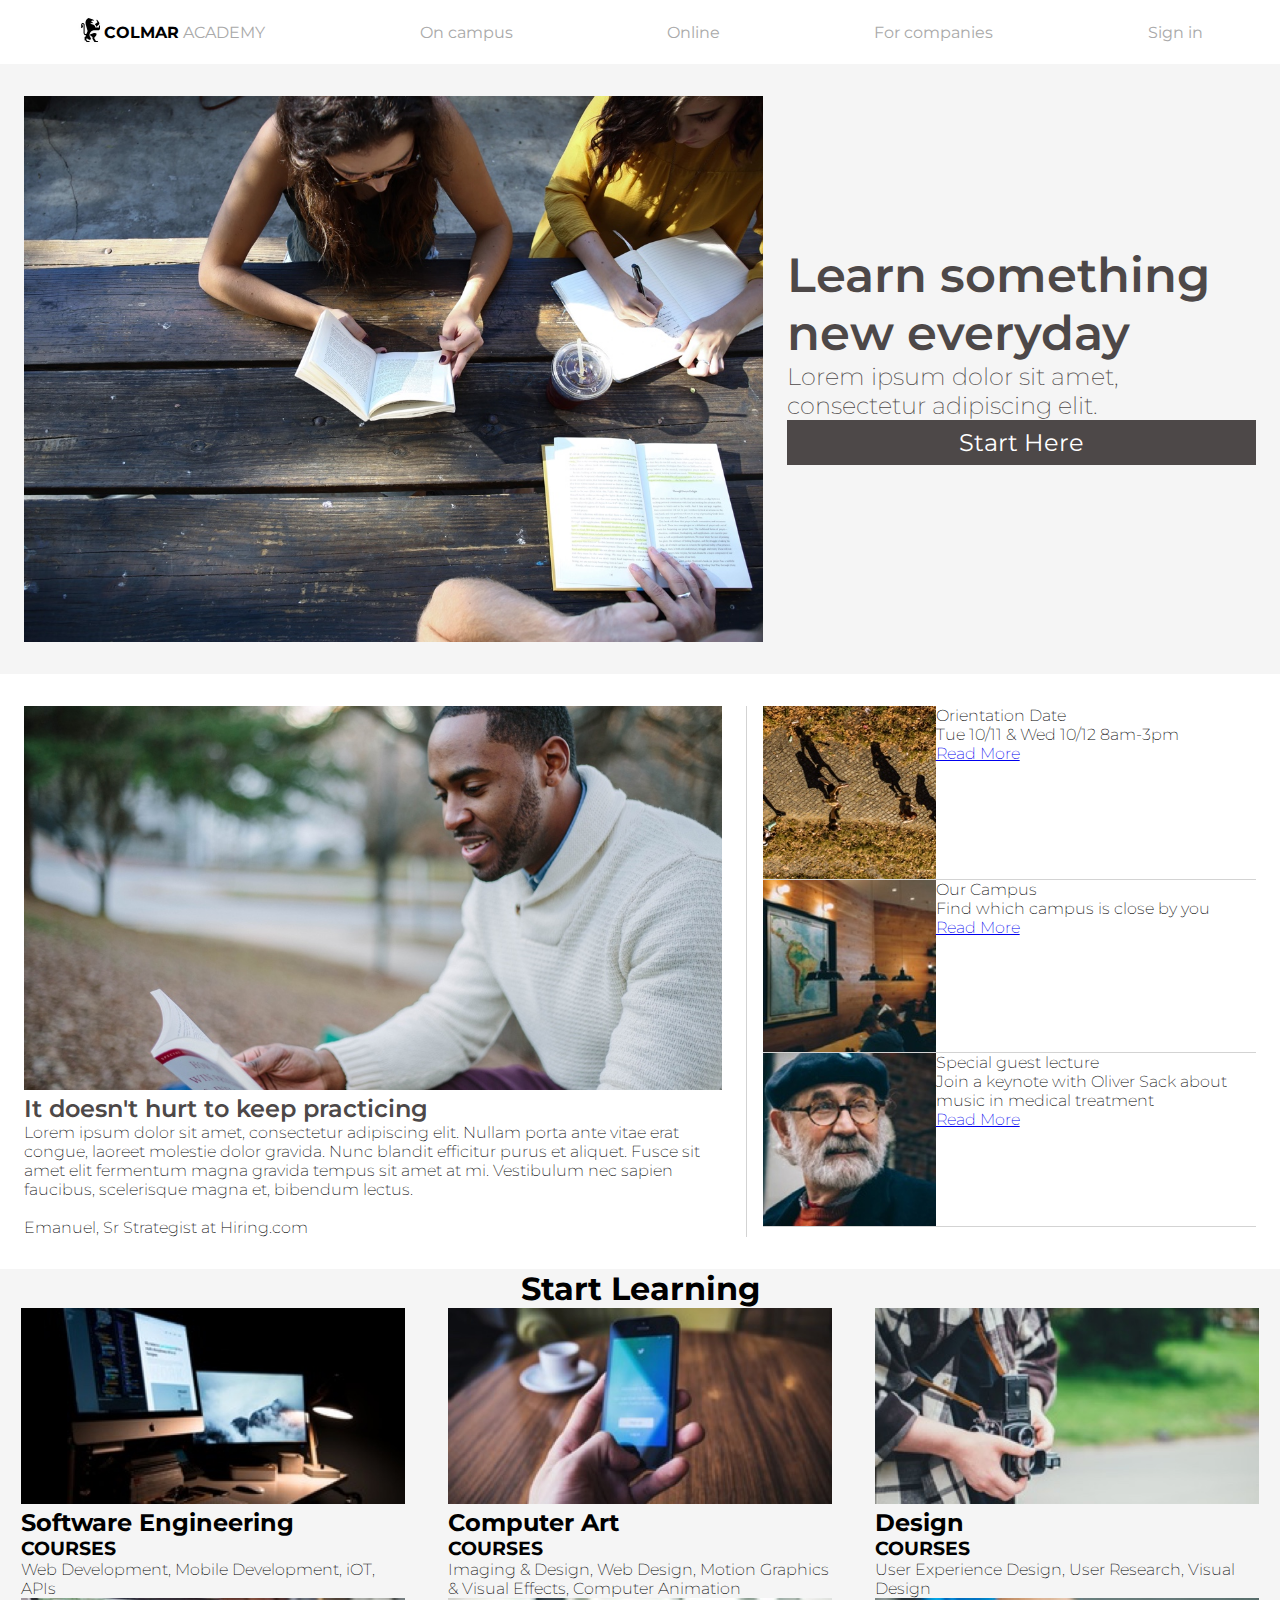
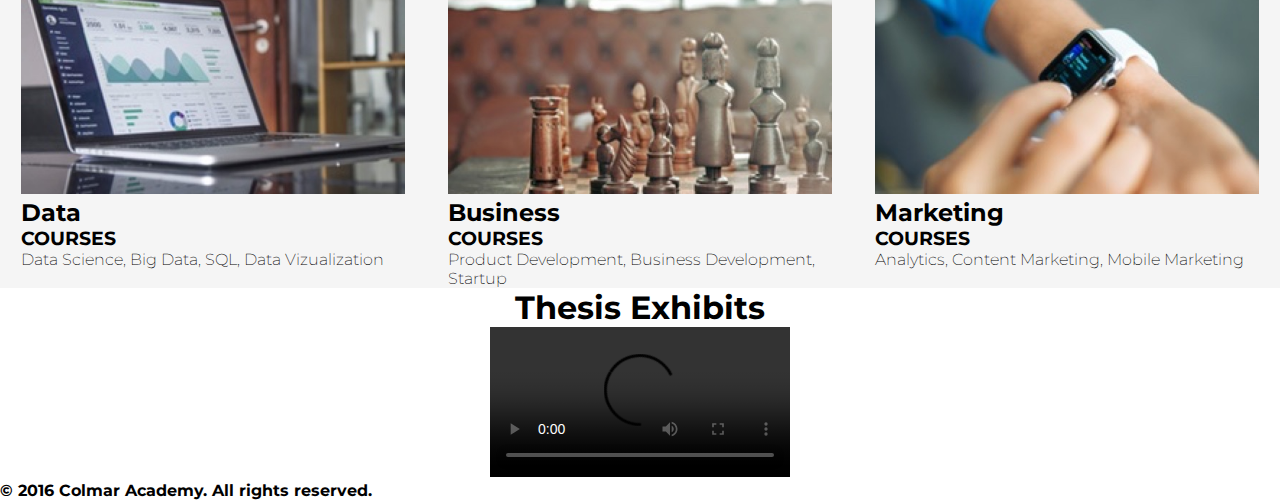
==== index.html @ 00826c7c "first commit" ====
<!DOCTYPE html>
<html>
<head>
	<title>Colmar Academy</title>
	<link rel="stylesheet" type="text/css" href="./resources/css/style.css">
  <link href="https://fonts.googleapis.com/css?family=Montserrat:200,400,600" rel="stylesheet">
</head>
<body>
  <!-- Menu bar begins here -->
  <nav>
    <ul>
  		<li id="logo"><img src="./resources/images/ic-logo.svg" alt="logo">
        <span><strong>COLMAR</strong>
        ACADEMY</span>
      </li>
  		<li>On campus</li>
  		<li>Online</li>
  		<li>For companies</li>
      <li>Sign in</li>
    </ul>
  </nav>

  <!-- Masthead begins here -->
  <div id="masthead">
    <img id="banner" src="./resources/images/banner.jpg" alt="banner">
    <div id="mastTXT">
      <h1>Learn something new everyday</h1>
      <p>Lorem ipsum dolor sit amet, consectetur adipiscing elit.</p>
      <button type="button" name="start">Start Here</button>
    </div>  
  </div>

  <!-- Main content area begins here -->
  <div id="main">
    <!-- Left column -->
    <div id="leftClmn">
      <img src="./resources/images/information-main.jpg">
      <p><strong>It doesn't hurt to keep practicing</strong><br>
        Lorem ipsum dolor sit amet, consectetur adipiscing elit. Nullam porta ante vitae erat congue, laoreet molestie dolor gravida. Nunc blandit efficitur purus et aliquet. Fusce sit amet elit fermentum magna gravida tempus sit amet at mi. Vestibulum nec sapien faucibus, scelerisque magna et, bibendum lectus.
        <br><br>
        <bold>Emanuel, Sr Strategist at Hiring.com</bold>
      </p>
    </div>


    <!-- Right Column -->
    <div id="rightClmn">
      <div class="containers">
        <img class="bodyImg" src="./resources/images/information-orientation.jpg" alt="orientation">
        <p>Orientation Date<br>
        Tue 10/11 & Wed 10/12 8am-3pm<br>
        <a href="#">Read More</a></p>
      </div>
      <div class="containers">
        <img class="bodyImg" src="./resources/images/information-campus.jpg" alt="our campus">
        <p>Our Campus<br>
        Find which campus is close by you<br>
        <a href="#">Read More</a></p>
      </div>
      <div class="containers">
        <img class="bodyImg" src="./resources/images/information-guest-lecture.jpg" alt="Guest Lecturer">
        <p>Special guest lecture<br>
        Join a keynote with Oliver Sack about music in medical treatment<br>
        <a href="#">Read More</a></p>
      </div>
    </div>
  </div>
      <!-- Courses area begins here -->
      <div id="startLearning">
        <h1>Start Learning</h1>
        <div class="courses">
          <img src="./resources/images/course-software.jpg">
          <h2>Software Engineering</h2>
          <h3>COURSES</h3>
          <P>Web Development, Mobile Development, iOT, APIs</P>
        </div>
        <div class="courses">
          <img src="./resources/images/course-computer-art.jpg">
          <h2>Computer Art</h2>
          <h3>COURSES</h3>
          <p>Imaging & Design, Web Design, Motion Graphics & Visual Effects, Computer Animation</p>
        </div>
        <div class="courses">
          <img src="./resources/images/course-design.jpg">
          <h2>Design</h2>
          <h3>COURSES</h3>
          <p>User Experience Design, User Research, Visual Design</p>
        </div>
        <div class="courses">
          <img src="./resources/images/course-data.jpg">
          <h2>Data</h2>
          <h3>COURSES</h3>
          <p>Data Science, Big Data, SQL, Data Vizualization</p>
        </div>
        <div class="courses">
          <img src="./resources/images/course-business.jpg">
          <h2>Business</h2>
          <h3>COURSES</h3>
          <p>Product Development, Business Development, Startup</p>
        </div>
        <div class="courses">
          <img src="./resources/images/course-marketing.jpg">
          <h2>Marketing</h2>
          <h3>COURSES</h3>
          <p>Analytics, Content Marketing, Mobile Marketing</p>
        </div>
      </div>
    <!-- Thesis area begins here -->
    <div id="thesis">
      <h1>Thesis Exhibits</h1>
      <video controls src="./resources/videos/thesis.mp4" type="video/mp4">
      Your browser does not support the video tag.
      </video>
    </div>

<footer>  
  <h4>&copy; 2016 Colmar Academy. All rights reserved.</h4>
</footer>
</html>
---- resources/css/style.css ----
* {
	margin: 0 auto;
	padding: 0;
	font-family: 'Montserrat', sans-serif;
}

/* Menu bar begins here */

nav {
	height: 64px;
}

ul {
	height: 100%;
	align-items: center;
	display: flex;
	justify-content: space-evenly;
	color: darkgray;
}

 li {
	list-style: none;
	display: inline;
}

strong {
	color: #000;
}

#logo {
	display: flex;
	align-items: center;
}

/* Masthead begins here */

#masthead {
	display: flex;
	background-color: whitesmoke;
	padding: 32px 24px;
}

#banner {
	width: 60%;
	max-width: 60%;
}

#mastTXT {
	padding-top: 150px;
	max-width: 40%;
	width: 40%;
	padding-left: 24px;
	color: #4d4848;
	font-size: 1.5em;
}

#mastTXT h1, p {
	font-weight: 600;
}

#mastTXT button {
	border: 0;
	background-color: #4d4848;
	color: #FFF;
	font-size: 1em;
	padding: 8px;
	width: 100%;
}

/* Main body content begins here */

#main {
	display: flex;
	padding: 32px 24px;
}

#leftClmn {
	border-right: 1px solid lightgray;
	max-width: 60%;
	padding-right: 24px;
}

#leftClmn img, p {
	max-width: 100%;
	width: 100%;
	font-weight: 200;
}

#leftClmn strong {
	color: #4d4848;
	font-weight: 600;
	font-size: 1.5em;
	padding: 32px 0 24px 0;
}
#rightClmn {
	min-width: 40%;
	padding-left: 16px;
}

.containers {
	display: flex;
	flex-direction: row;
	border-bottom: 1px solid lightgray;
}

.containers img {
	height: auto;
	width: 35%;
	max-width: 35%;
}

/* Courses begins here */

#startLearning {
	display: flex;
	flex-direction: row;
	flex-wrap: wrap;
	background-color: whitesmoke;

}

#startLearning h1 {
	width: 100%;
	text-align: center;
}

.courses {
	width: 30%;
	max-width: 30%;
}

.courses img {
	max-width: 100%;
}

/* Thesis begins here */

#thesis {
	max-width: 100%;
	text-align: center;
}



video {
	max-width: 100%;
}
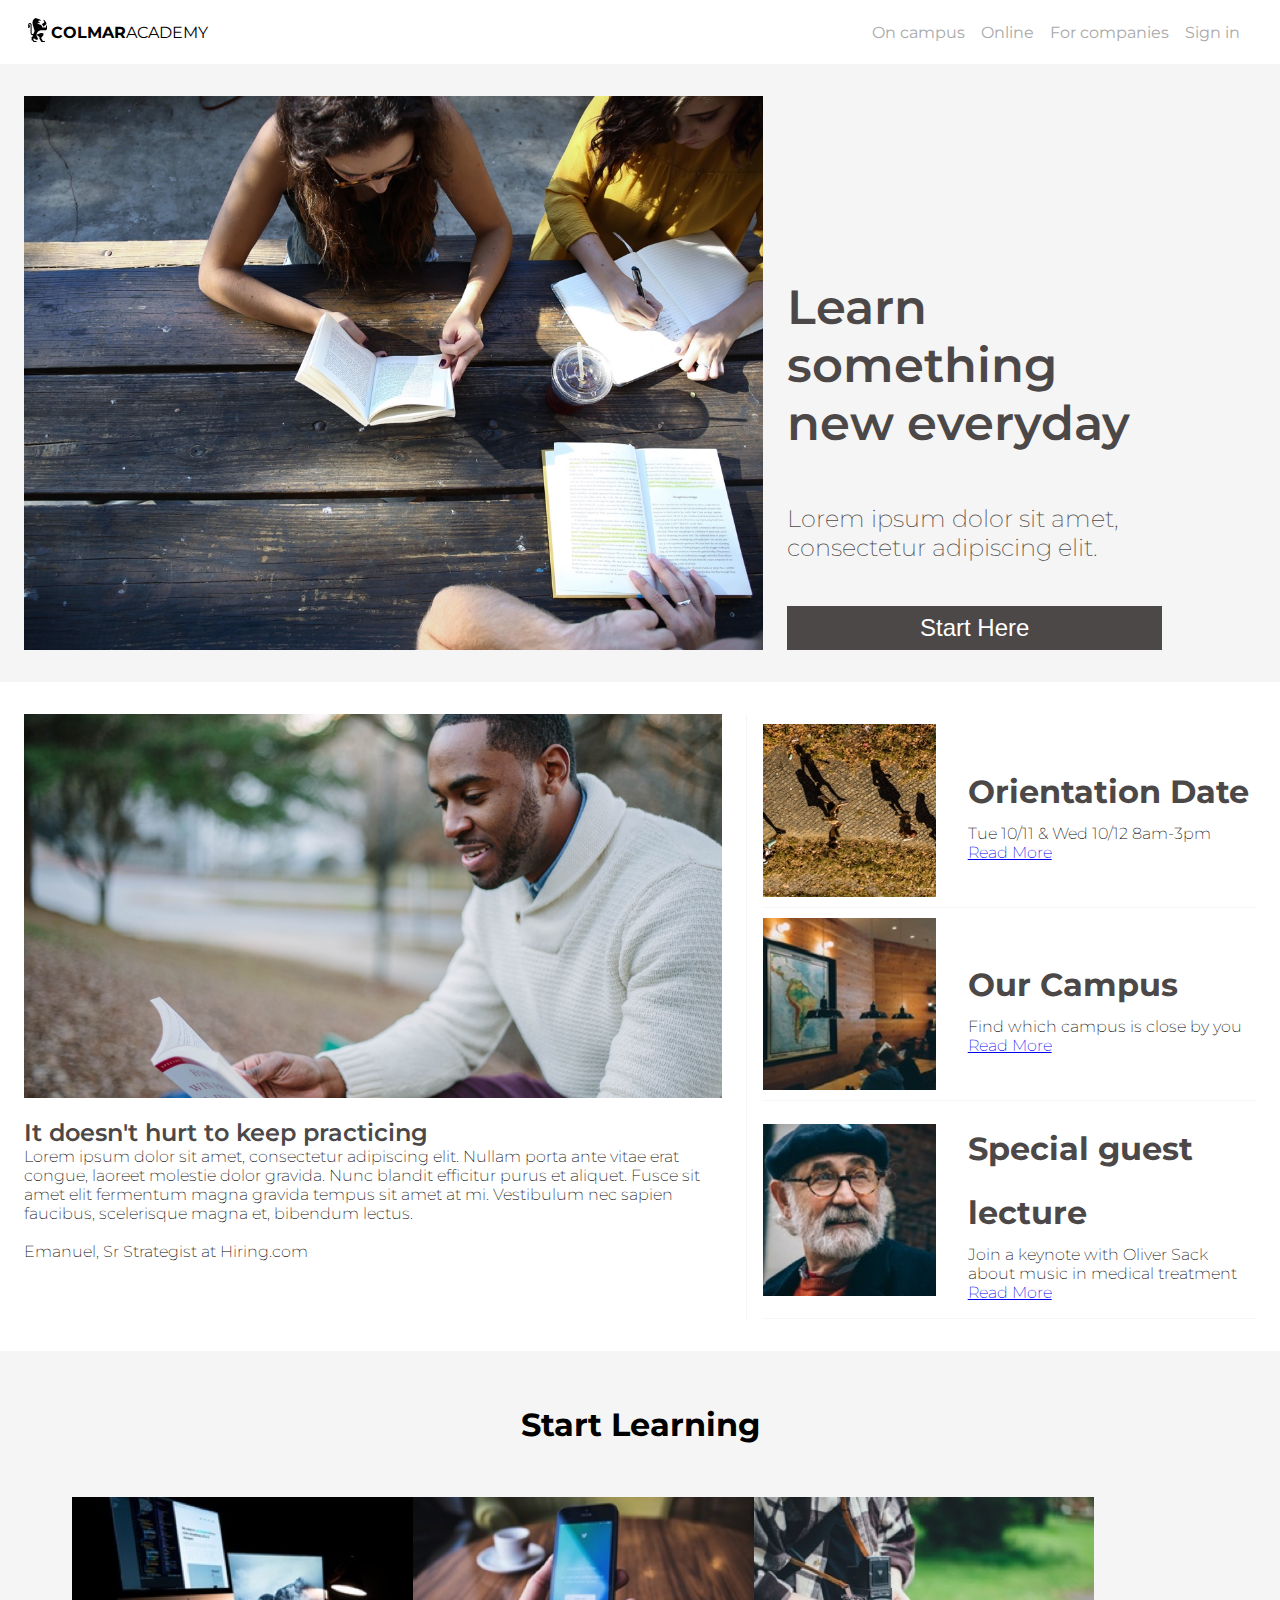
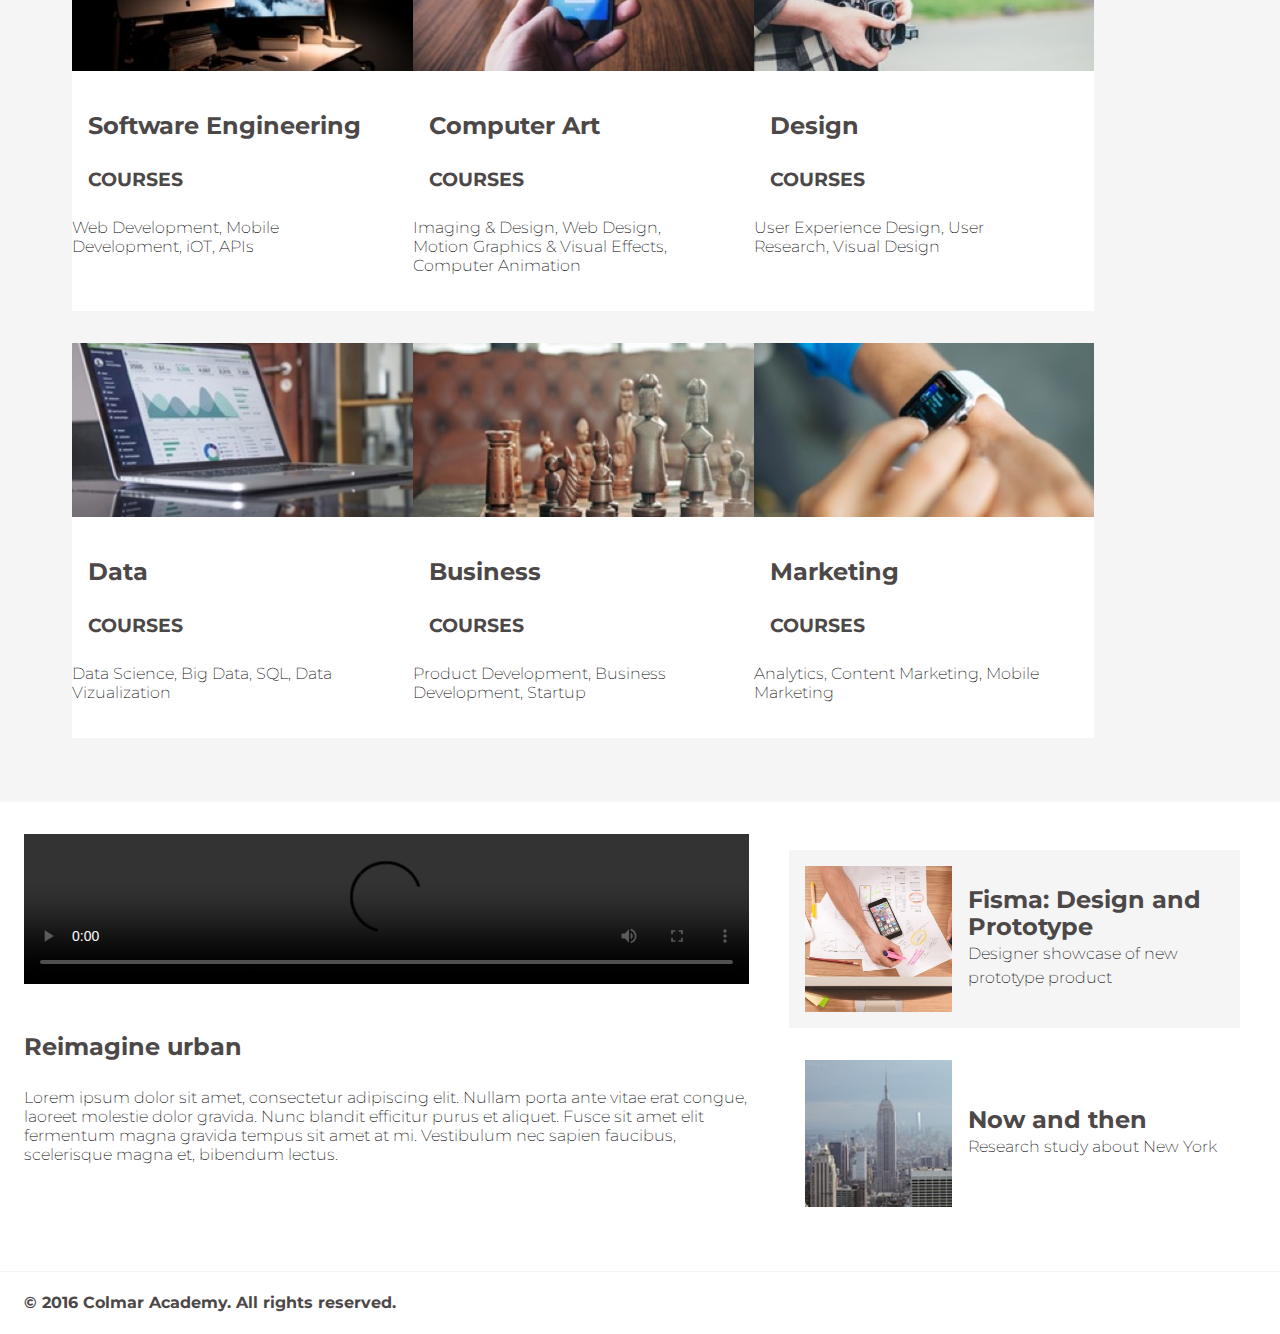
==== commit f5f39008: "completed desktop" ====
--- a/index.html
+++ b/index.html
@@ -1,6 +1,7 @@
 <!DOCTYPE html>
 <html>
 <head>
+  <meta charset="utf-8">
 	<title>Colmar Academy</title>
 	<link rel="stylesheet" type="text/css" href="./resources/css/style.css">
   <link href="https://fonts.googleapis.com/css?family=Montserrat:200,400,600" rel="stylesheet">
@@ -8,11 +9,11 @@
 <body>
   <!-- Menu bar begins here -->
   <nav>
+    <div id="logo">
+      <img src="./resources/images/ic-logo.svg" alt="logo">
+      <span><strong>COLMAR</strong>ACADEMY</span>
+    </div>  
     <ul>
-  		<li id="logo"><img src="./resources/images/ic-logo.svg" alt="logo">
-        <span><strong>COLMAR</strong>
-        ACADEMY</span>
-      </li>
   		<li>On campus</li>
   		<li>Online</li>
   		<li>For companies</li>
@@ -25,7 +26,7 @@
     <img id="banner" src="./resources/images/banner.jpg" alt="banner">
     <div id="mastTXT">
       <h1>Learn something new everyday</h1>
-      <p>Lorem ipsum dolor sit amet, consectetur adipiscing elit.</p>
+      <p id="mstP">Lorem ipsum dolor sit amet, consectetur adipiscing elit.</p>
       <button type="button" name="start">Start Here</button>
     </div>  
   </div>
@@ -47,19 +48,19 @@
     <div id="rightClmn">
       <div class="containers">
         <img class="bodyImg" src="./resources/images/information-orientation.jpg" alt="orientation">
-        <p>Orientation Date<br>
+        <p><span class="title">Orientation Date</span><br>
         Tue 10/11 & Wed 10/12 8am-3pm<br>
         <a href="#">Read More</a></p>
       </div>
       <div class="containers">
         <img class="bodyImg" src="./resources/images/information-campus.jpg" alt="our campus">
-        <p>Our Campus<br>
+        <p><span class="title">Our Campus</span><br>
         Find which campus is close by you<br>
         <a href="#">Read More</a></p>
       </div>
       <div class="containers">
         <img class="bodyImg" src="./resources/images/information-guest-lecture.jpg" alt="Guest Lecturer">
-        <p>Special guest lecture<br>
+        <p><span class="title">Special guest lecture</span><br>
         Join a keynote with Oliver Sack about music in medical treatment<br>
         <a href="#">Read More</a></p>
       </div>
@@ -105,12 +106,31 @@
           <p>Analytics, Content Marketing, Mobile Marketing</p>
         </div>
       </div>
+
     <!-- Thesis area begins here -->
     <div id="thesis">
-      <h1>Thesis Exhibits</h1>
-      <video controls src="./resources/videos/thesis.mp4" type="video/mp4">
-      Your browser does not support the video tag.
-      </video>
+      <div id="thesLeft">
+        <video controls src="./resources/videos/thesis.mp4" type="video/mp4">
+        Your browser does not support the video tag.
+        </video>
+        <h2>Reimagine urban</h2>
+        <p>
+          Lorem ipsum dolor sit amet, consectetur adipiscing elit. Nullam porta ante vitae erat congue, laoreet molestie dolor gravida. Nunc blandit efficitur purus et aliquet. Fusce sit amet elit fermentum magna gravida tempus sit amet at mi. Vestibulum nec sapien faucibus, scelerisque magna et, bibendum lectus.
+        </p>
+      </div>
+      <div id="thesRight">
+        <div class="thesContainer" id="thes1">
+          <img src="./resources/images/thesis-fisma.jpg">
+          <p><span class="thesTitle">Fisma: Design and Prototype</span><br>
+          Designer showcase of new prototype product</p>
+        </div>
+        <div class="thesContainer" id="thes2">
+          <img src="./resources/images/thesis-now-and-then.jpg">
+          <p><span class="thesTitle">Now and then</span><br>
+          Research study about New York</p>
+        </div>  
+      </div>
+
     </div>
 
 <footer>  
--- a/resources/css/style.css
+++ b/resources/css/style.css
@@ -1,26 +1,36 @@
-* {
+body {
 	margin: 0 auto;
 	padding: 0;
 	font-family: 'Montserrat', sans-serif;
 }
 
+h2, h3 {
+	color: #4D4848;
+}
 /* Menu bar begins here */
 
 nav {
 	height: 64px;
+	display: flex;
 }
 
 ul {
 	height: 100%;
-	align-items: center;
-	display: flex;
-	justify-content: space-evenly;
+	width: 70%;
+	align-items: center;
+	display: flex;
 	color: darkgray;
+	margin: 0;
+	justify-content: right;
+	margin-right: 24px;
+}
+
+li:nth-child(n+1) {
+	margin-right: 16px;
 }
 
  li {
 	list-style: none;
-	display: inline;
 }
 
 strong {
@@ -30,6 +40,8 @@
 #logo {
 	display: flex;
 	align-items: center;
+	width: 30%;
+	margin-left: 24px;
 }
 
 /* Masthead begins here */
@@ -54,8 +66,10 @@
 	font-size: 1.5em;
 }
 
-#mastTXT h1, p {
+#mastTXT h1 {
 	font-weight: 600;
+	padding-bottom: 20px;
+	width: 80%;
 }
 
 #mastTXT button {
@@ -64,7 +78,12 @@
 	color: #FFF;
 	font-size: 1em;
 	padding: 8px;
-	width: 100%;
+	width: 80%;
+}
+
+#mstP{
+	width: 80%;
+	padding-bottom: 20px;
 }
 
 /* Main body content begins here */
@@ -75,7 +94,7 @@
 }
 
 #leftClmn {
-	border-right: 1px solid lightgray;
+	border-right: 1px solid whitesmoke;
 	max-width: 60%;
 	padding-right: 24px;
 }
@@ -100,13 +119,26 @@
 .containers {
 	display: flex;
 	flex-direction: row;
-	border-bottom: 1px solid lightgray;
+	align-items: center;
+	border-bottom: 1px solid whitesmoke;
 }
 
 .containers img {
 	height: auto;
 	width: 35%;
 	max-width: 35%;
+	padding: 10px 0;
+}
+
+.containers p {
+	padding-left: 32px;
+}
+
+.title {
+	font-weight: bold;
+	font-size: 2em;
+	color: #4D4848;
+	line-height: 2em;
 }
 
 /* Courses begins here */
@@ -116,17 +148,34 @@
 	flex-direction: row;
 	flex-wrap: wrap;
 	background-color: whitesmoke;
+	padding: 32px 72px;
 
 }
 
 #startLearning h1 {
 	width: 100%;
 	text-align: center;
+	padding-bottom: 32px;
 }
 
 .courses {
-	width: 30%;
 	max-width: 30%;
+	background-color: #FFF;
+	margin-bottom: 32px;
+
+}
+
+.courses h2 {
+	padding: 16px 0 8px 16px;
+}
+
+.courses h3 {
+	padding: 0 0 8px 16px;
+}
+
+.courses p {
+	max-width: 90%;
+	padding-bottom: 20px;
 }
 
 .courses img {
@@ -136,12 +185,67 @@
 /* Thesis begins here */
 
 #thesis {
-	max-width: 100%;
-	text-align: center;
-}
-
-
+	display: flex;
+	max-width: 100%;
+	padding: 32px 24px;
+	border-bottom: 1px solid whitesmoke;
+}
+
+#thesis h2 {
+	padding: 24px 0 8px 0;
+}
+
+#thesLeft p {
+	font-weight: 200;
+}
+
+#thesLeft {
+	width: 60%;
+	max-width: 60%;
+	padding-right: 12px;
+}
+
+#thesRight {
+	width: 40%;
+	max-width: 40%;
+	background-color: #FFF;
+	padding-left: 12px;
+}
+
+#thesRight img {
+	width: 35%;
+	max-width: 35%;
+}
+
+.thesContainer {
+	display: flex;
+	flex-direction: row;
+	align-items: center;
+	margin: 16px;
+	padding: 16px;
+}
+
+.thesContainer p {
+	padding-left: 16px;
+	line-height: 1.5em;
+}
+
+.thesTitle {
+	color: #4D4848;
+	font-weight: bold;
+	font-size: 1.5em;
+}
+
+#thes1 {
+	background-color: whitesmoke;
+}
 
 video {
-	max-width: 100%;
+	width: 100%;
+	max-width: 100%;
+}
+
+footer {
+	margin-left: 24px;
+	color: #4D4848;
 }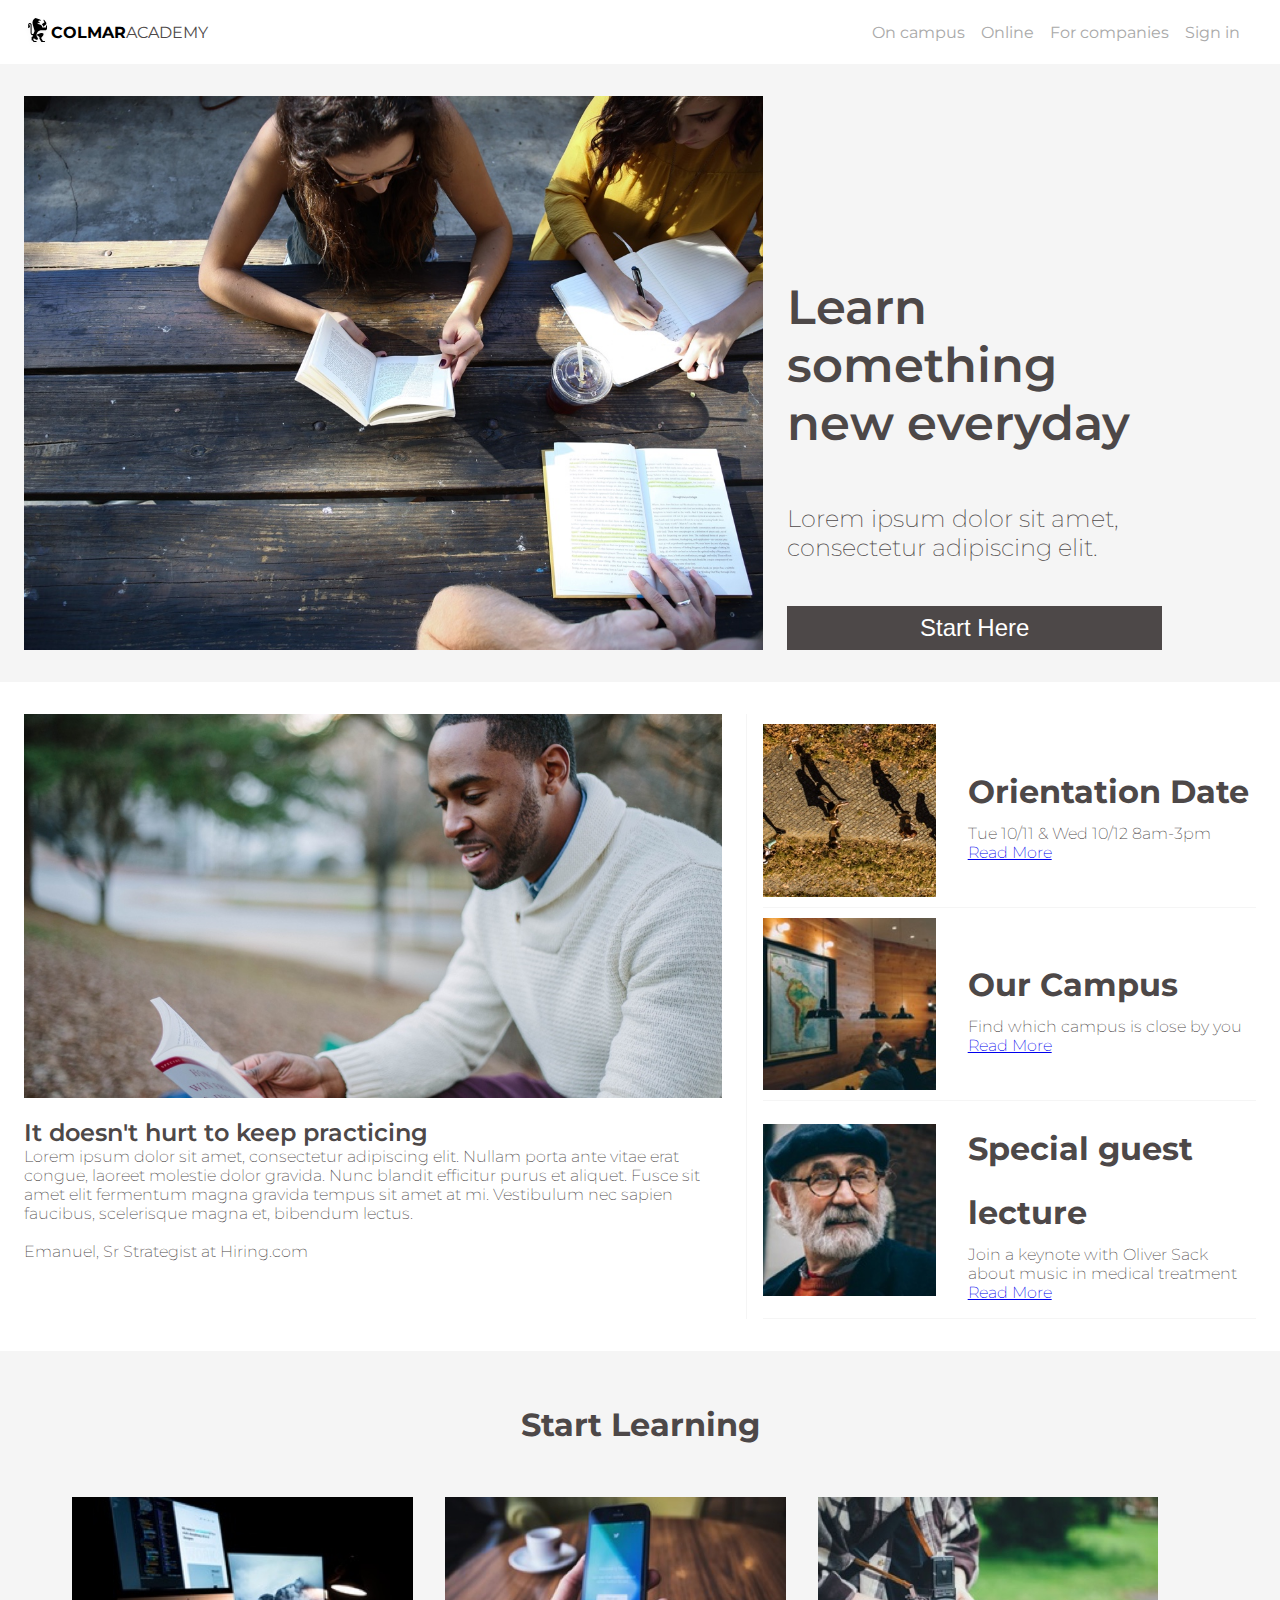
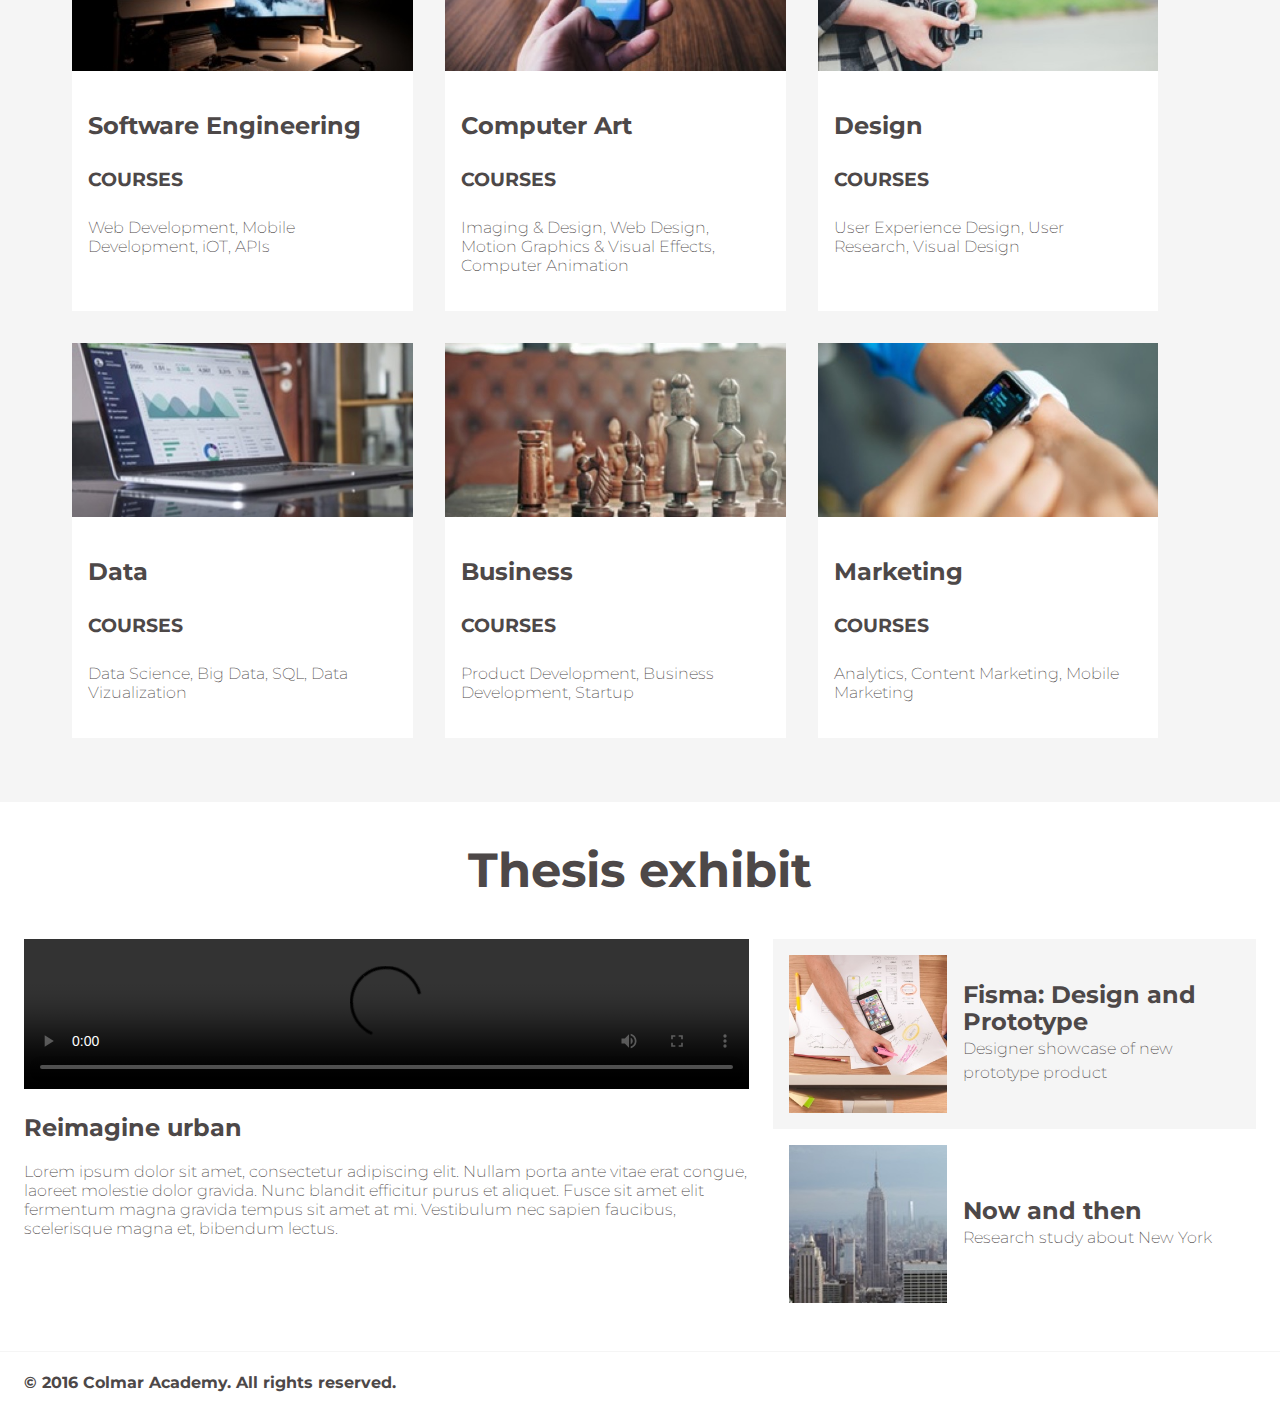
==== commit 556f3bab: "completed mobile layout" ====
--- a/index.html
+++ b/index.html
@@ -7,8 +7,8 @@
   <link href="https://fonts.googleapis.com/css?family=Montserrat:200,400,600" rel="stylesheet">
 </head>
 <body>
-  <!-- Menu bar begins here -->
-  <nav>
+  <!-- Desktop Menu bar begins here -->
+  <nav id="desktop_nav">
     <div id="logo">
       <img src="./resources/images/ic-logo.svg" alt="logo">
       <span><strong>COLMAR</strong>ACADEMY</span>
@@ -19,6 +19,16 @@
   		<li>For companies</li>
       <li>Sign in</li>
     </ul>
+  </nav>
+
+  <!-- Mobile Menu bar begins here -->
+  <nav id="mobile_nav">
+    <ul>
+      <li><img src="./resources/images/ic-logo.svg" alt="logo"></li>
+      <li><img src="./resources/images/ic-on-campus.svg" alt=" oncampus"></li>
+      <li><img src="./resources/images/ic-online.svg" alt="online"></li>
+      <li><img src="./resources/images/ic-login.svg" alt="login"></li>
+   </ul>
   </nav>
 
   <!-- Masthead begins here -->
@@ -109,28 +119,30 @@
 
     <!-- Thesis area begins here -->
     <div id="thesis">
-      <div id="thesLeft">
-        <video controls src="./resources/videos/thesis.mp4" type="video/mp4">
-        Your browser does not support the video tag.
-        </video>
-        <h2>Reimagine urban</h2>
-        <p>
-          Lorem ipsum dolor sit amet, consectetur adipiscing elit. Nullam porta ante vitae erat congue, laoreet molestie dolor gravida. Nunc blandit efficitur purus et aliquet. Fusce sit amet elit fermentum magna gravida tempus sit amet at mi. Vestibulum nec sapien faucibus, scelerisque magna et, bibendum lectus.
-        </p>
+      <header id="thesHead"><h2>Thesis exhibit</h2></header>
+      <div id="thesContainer">
+        <div id="thesLeft">
+          <video controls src="./resources/videos/thesis.mp4" type="video/mp4">
+          Your browser does not support the video tag.
+          </video>
+          <h2>Reimagine urban</h2>
+          <p>
+            Lorem ipsum dolor sit amet, consectetur adipiscing elit. Nullam porta ante vitae erat congue, laoreet molestie dolor gravida. Nunc blandit efficitur purus et aliquet. Fusce sit amet elit fermentum magna gravida tempus sit amet at mi. Vestibulum nec sapien faucibus, scelerisque magna et, bibendum lectus.
+          </p>
+        </div>
+        <div id="thesRight">
+          <div class="thesContainer" id="thes1">
+            <img src="./resources/images/thesis-fisma.jpg">
+            <p><span class="thesTitle">Fisma: Design and Prototype</span><br>
+            Designer showcase of new prototype product</p>
+          </div>
+          <div class="thesContainer" id="thes2">
+            <img src="./resources/images/thesis-now-and-then.jpg">
+            <p><span class="thesTitle">Now and then</span><br>
+            Research study about New York</p>
+          </div>  
+        </div>
       </div>
-      <div id="thesRight">
-        <div class="thesContainer" id="thes1">
-          <img src="./resources/images/thesis-fisma.jpg">
-          <p><span class="thesTitle">Fisma: Design and Prototype</span><br>
-          Designer showcase of new prototype product</p>
-        </div>
-        <div class="thesContainer" id="thes2">
-          <img src="./resources/images/thesis-now-and-then.jpg">
-          <p><span class="thesTitle">Now and then</span><br>
-          Research study about New York</p>
-        </div>  
-      </div>
-
     </div>
 
 <footer>  
--- a/resources/css/style.css
+++ b/resources/css/style.css
@@ -2,6 +2,7 @@
 	margin: 0 auto;
 	padding: 0;
 	font-family: 'Montserrat', sans-serif;
+	color: #4D4848;
 }
 
 h2, h3 {
@@ -12,6 +13,10 @@
 nav {
 	height: 64px;
 	display: flex;
+}
+
+#desktop_nav {
+	width: 100%;
 }
 
 ul {
@@ -162,6 +167,7 @@
 	max-width: 30%;
 	background-color: #FFF;
 	margin-bottom: 32px;
+	margin-right: 32px;
 
 }
 
@@ -176,6 +182,7 @@
 .courses p {
 	max-width: 90%;
 	padding-bottom: 20px;
+	padding-left: 16px;
 }
 
 .courses img {
@@ -185,15 +192,15 @@
 /* Thesis begins here */
 
 #thesis {
-	display: flex;
-	max-width: 100%;
-	padding: 32px 24px;
+	display: block;
+	max-width: 100%;
+	padding: 0 24px 32px 24px;
 	border-bottom: 1px solid whitesmoke;
 }
 
-#thesis h2 {
+/* #thesis h2 {
 	padding: 24px 0 8px 0;
-}
+} */
 
 #thesLeft p {
 	font-weight: 200;
@@ -221,7 +228,6 @@
 	display: flex;
 	flex-direction: row;
 	align-items: center;
-	margin: 16px;
 	padding: 16px;
 }
 
@@ -230,6 +236,12 @@
 	line-height: 1.5em;
 }
 
+#thesHead {
+	min-width: 100%;
+	text-align: center;
+	font-size: 2em;
+}
+
 .thesTitle {
 	color: #4D4848;
 	font-weight: bold;
@@ -240,6 +252,10 @@
 	background-color: whitesmoke;
 }
 
+#thesContainer {
+	display: flex;
+}
+
 video {
 	width: 100%;
 	max-width: 100%;
@@ -248,4 +264,185 @@
 footer {
 	margin-left: 24px;
 	color: #4D4848;
+	max-width: 100%;
+}
+
+/* Mobile styling in Desktop mode */
+
+#mobile_nav {
+/*	position: relative;
+	right: -600px;
+	visibility: hidden;
+	height: 64px;
+	min-height: 64px;
+	background-color: #FFF; */
+	display: none;
+}
+
+/* Media Query for Mobile Version */
+
+@media screen and (max-width: 480px) {
+
+/* Mobile nav bar begins here */
+
+	#desktop_nav {
+		/* visibility: hidden;
+		right: -1000px; */
+		display: none;
+	}
+
+	#mobile_nav {
+		/* position: absolute; */
+		visibility: unset;
+		right: 0;
+		width: 100%;
+		margin: 0;
+		align-items: center;
+		display: flex;
+		justify-content: space-evenly;
+	}
+
+	ul {
+		justify-content: space-between;
+	}
+
+/* Mobile masthead begins here */
+
+
+#masthead {
+	display: block;
+	background-color: whitesmoke;
+	padding: 0;
+	padding-bottom: 32px;
+}
+
+#banner {
+	width: 100%;
+	max-width: 100%;
+}
+
+#mastTXT {
+	max-width: 100%;
+	width: 100%;
+	padding-top: 32px;
+	padding-left: 24px;
+	color: #4d4848;
+	font-size: 1em;
+}
+
+#mastTXT h1 {
+	font-weight: 600;
+	padding-bottom: 20px;
+	width: 100%;
+}
+
+#mastTXT button {
+	border: 0;
+	background-color: #4d4848;
+	color: #FFF;
+	font-size: 1em;
+	padding: 8px;
+	width: 80%;
+}
+
+#mstP{
+	width: 80%;
+	padding-bottom: 20px;
+}
+
+/* Main area begins here */
+
+#main {
+	display: flex;
+	flex-flow: column;
+	padding: 0;
+	max-width: 100%;
+}
+
+#leftClmn {
+	/* visibility: hidden;
+	position: absolute;
+	margin-left: 0;
+	left: -100px; */
+	display: none;
+}
+
+#rightClmn {
+	display: block;
+	max-width: 100%;
+	padding: 0 16px;
+	max-width: 100%;
+}
+
+.containers {
+	display: block;
+	width: 100%;
+	padding-bottom: 32px;
+	border: none;
+}
+
+.containers img {
+	width: 100%;
+	max-width: 100%;
+}
+
+.containers p {
+	display: unset;
+	padding-left: 0;
+}
+
+.contHead {
+	padding-left: 16px;
+	font-size: 1.5em;
+	font-weight: 600;
+	color: #4D4848;
+}
+
+.title {
+	font-size: 1em;
+}
+
+#startLearning {
+	display: block;
+	background-color: #FFF;
+	padding: 0;
+}
+
+.courses {
+	min-width: 100%;
+	margin: 0;
+	background-color: whitesmoke;
+}
+
+.courses img, h3, p {
+	display: none;
+}
+
+#thesis {
+	width: 100%;
+	padding: 0;
+}
+
+#thesHead {
+	font-size: 1.5em;
+}
+
+#thesLeft, video {
+	min-width: 100%;
+	max-width: 100%;
+}
+
+#thesLeft h2, p {
+	display: none;
+}
+
+#thesRight {
+	display: none;
+}
+
+footer h4 {
+	font-size: 0.5em;
+	font-weight: 200;
+}
+
 }